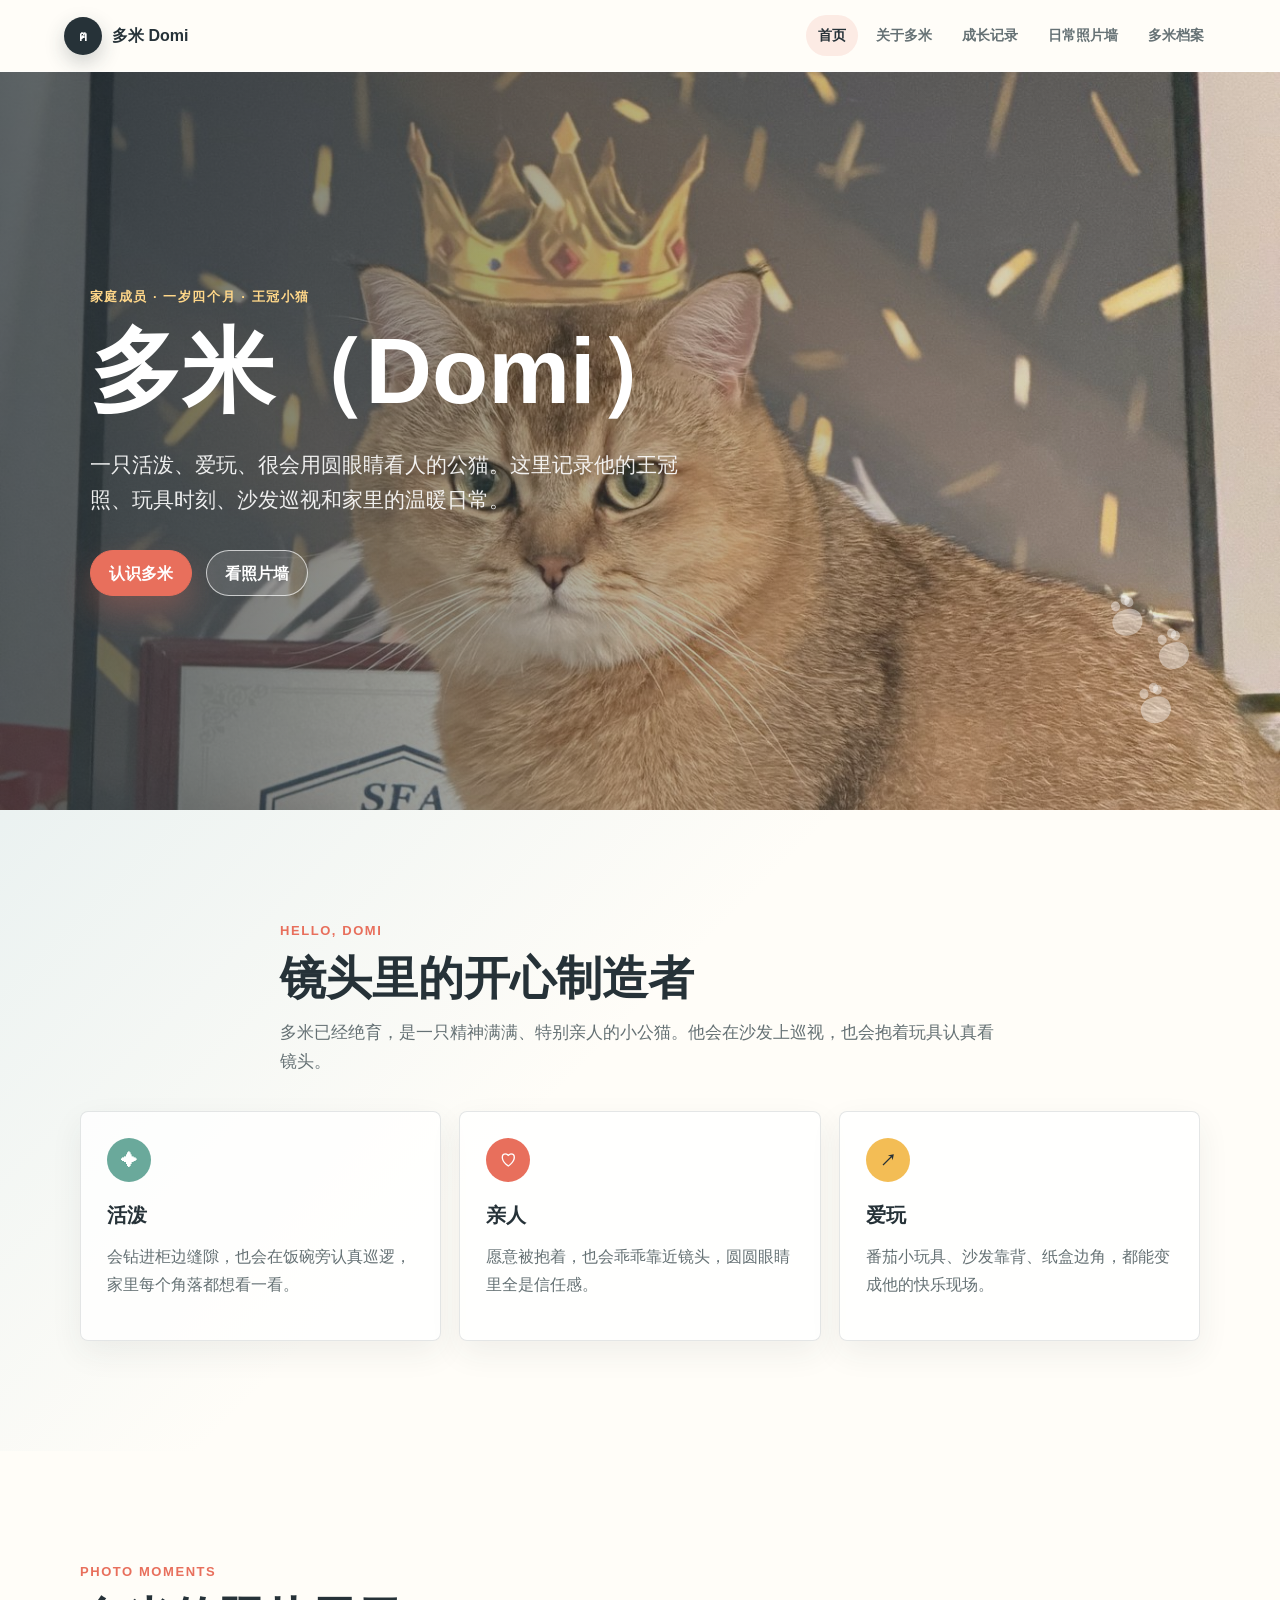
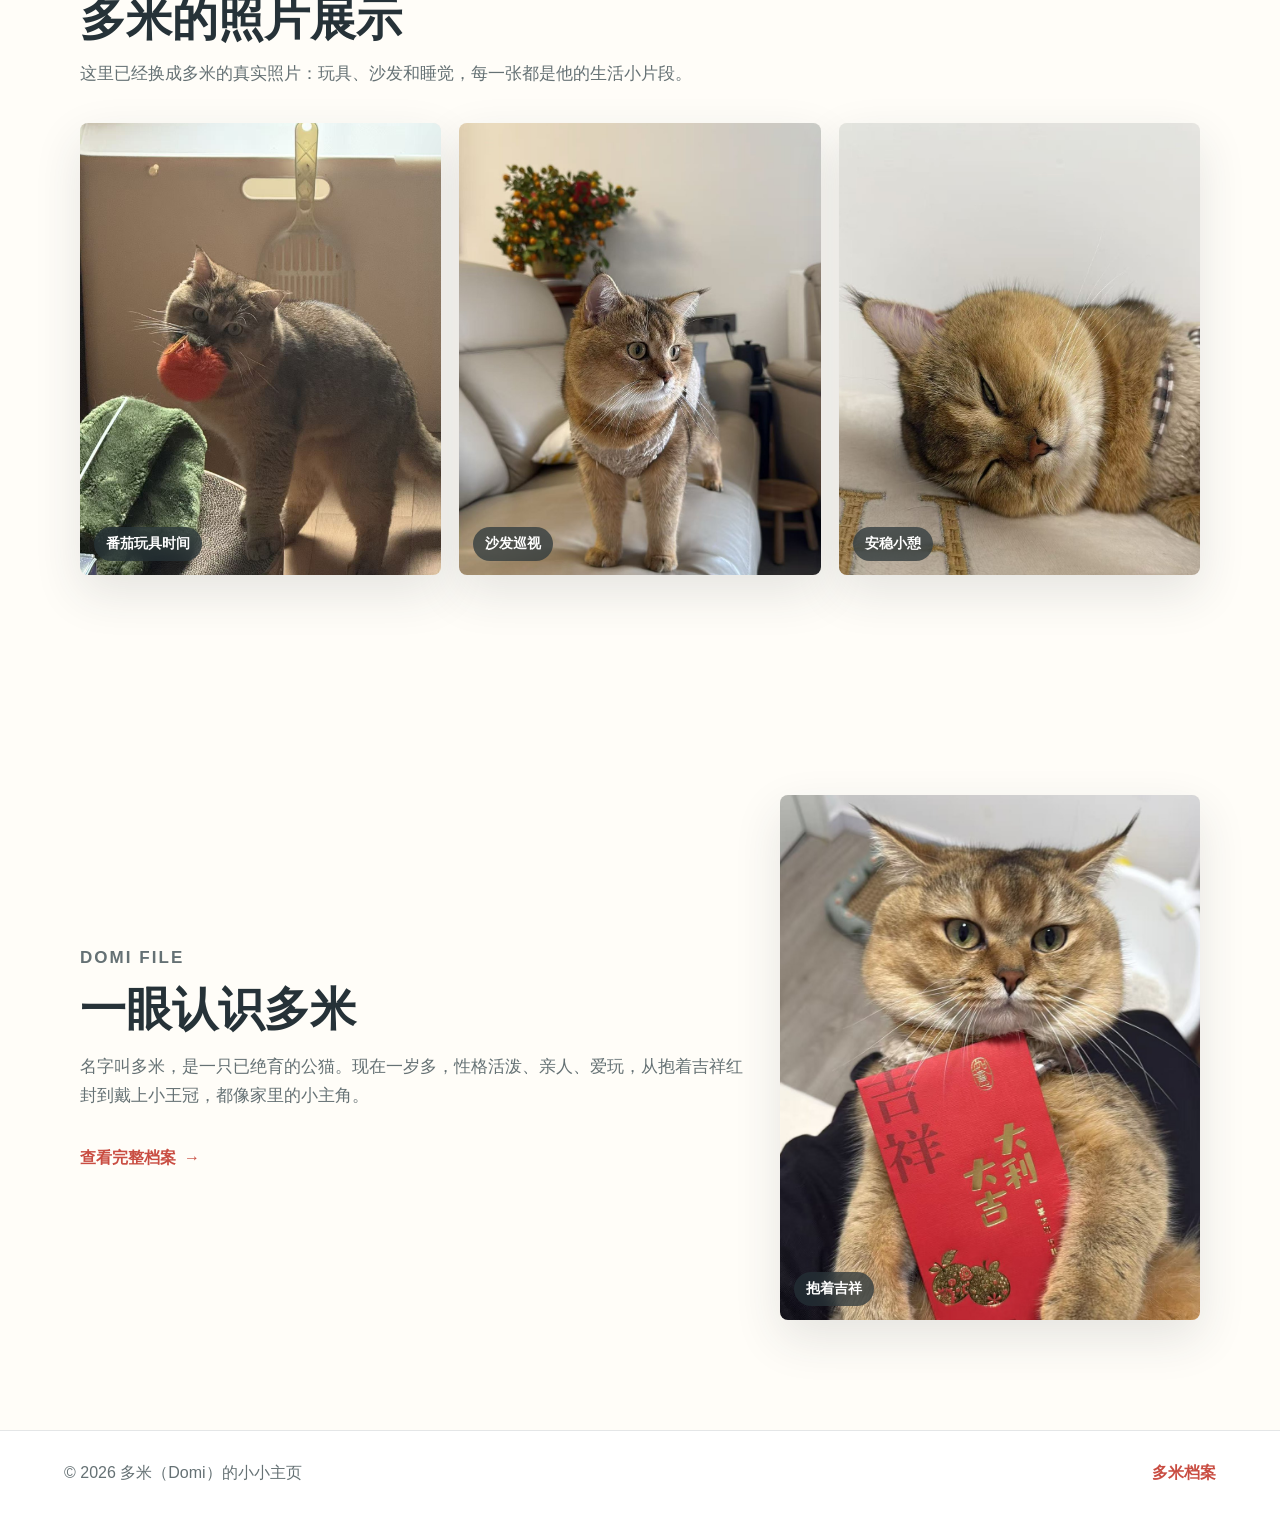
==== index.html @ 18f6643a "Add Domi website" ====
<!DOCTYPE html>
<html lang="zh-CN">
<head>
  <meta charset="UTF-8">
  <meta name="viewport" content="width=device-width, initial-scale=1.0">
  <title>多米（Domi）| 首页</title>
  <meta name="description" content="多米是一只活泼、亲人、爱玩的一岁多公猫，也是家里的重要家庭成员。">
  <link rel="stylesheet" href="css/styles.css">
</head>
<body>
  <header class="site-header">
    <a class="brand" href="index.html" aria-label="多米首页">
      <span class="brand-mark" aria-hidden="true">ฅ</span>
      <span>多米 Domi</span>
    </a>
    <button class="nav-toggle" type="button" aria-label="打开导航" aria-expanded="false">
      <span></span>
      <span></span>
      <span></span>
    </button>
    <nav class="site-nav" aria-label="主导航">
      <a href="index.html" aria-current="page">首页</a>
      <a href="about.html">关于多米</a>
      <a href="timeline.html">成长记录</a>
      <a href="gallery.html">日常照片墙</a>
      <a href="profile.html">多米档案</a>
    </nav>
  </header>

  <main>
    <section class="hero">
      <img class="hero-image" src="assets/photos/domi-crown.jpg" alt="多米戴着小王冠的照片">
      <div class="hero-shade"></div>
      <div class="hero-content reveal">
        <p class="eyebrow">家庭成员 · 一岁四个月 · 王冠小猫</p>
        <h1>多米（Domi）</h1>
        <p class="hero-copy">一只活泼、爱玩、很会用圆眼睛看人的公猫。这里记录他的王冠照、玩具时刻、沙发巡视和家里的温暖日常。</p>
        <div class="hero-actions">
          <a class="button primary" href="about.html">认识多米</a>
          <a class="button ghost" href="gallery.html">看照片墙</a>
        </div>
      </div>
      <div class="paw-trail" aria-hidden="true">
        <span></span><span></span><span></span>
      </div>
    </section>

    <section class="section intro-band">
      <div class="section-heading reveal">
        <p class="eyebrow">Hello, Domi</p>
        <h2>镜头里的开心制造者</h2>
        <p>多米已经绝育，是一只精神满满、特别亲人的小公猫。他会在沙发上巡视，也会抱着玩具认真看镜头。</p>
      </div>
      <div class="trait-grid">
        <article class="trait-card reveal">
          <span class="trait-icon" aria-hidden="true">✦</span>
          <h3>活泼</h3>
          <p>会钻进柜边缝隙，也会在饭碗旁认真巡逻，家里每个角落都想看一看。</p>
        </article>
        <article class="trait-card reveal">
          <span class="trait-icon" aria-hidden="true">♡</span>
          <h3>亲人</h3>
          <p>愿意被抱着，也会乖乖靠近镜头，圆圆眼睛里全是信任感。</p>
        </article>
        <article class="trait-card reveal">
          <span class="trait-icon" aria-hidden="true">↗</span>
          <h3>爱玩</h3>
          <p>番茄小玩具、沙发靠背、纸盒边角，都能变成他的快乐现场。</p>
        </article>
      </div>
    </section>

    <section class="section photo-preview">
      <div class="section-heading reveal">
        <p class="eyebrow">Photo Moments</p>
        <h2>多米的照片展示</h2>
        <p>这里已经换成多米的真实照片：玩具、沙发和睡觉，每一张都是他的生活小片段。</p>
      </div>
      <div class="photo-strip">
        <figure class="photo-card reveal">
          <img class="focus-center" src="assets/photos/domi-toy.jpg" alt="多米叼着番茄玩具" loading="lazy">
          <figcaption>番茄玩具时间</figcaption>
        </figure>
        <figure class="photo-card reveal">
          <img class="focus-upper" src="assets/photos/domi-sofa.jpg" alt="多米站在沙发上巡视家里" loading="lazy">
          <figcaption>沙发巡视</figcaption>
        </figure>
        <figure class="photo-card reveal">
          <img class="focus-upper" src="assets/photos/domi-nap.jpg" alt="多米侧躺睡觉" loading="lazy">
          <figcaption>安稳小憩</figcaption>
        </figure>
      </div>
    </section>

    <section class="section split-section">
      <div class="copy-panel reveal">
        <p class="eyebrow">Domi File</p>
        <h2>一眼认识多米</h2>
        <p>名字叫多米，是一只已绝育的公猫。现在一岁多，性格活泼、亲人、爱玩，从抱着吉祥红封到戴上小王冠，都像家里的小主角。</p>
        <a class="text-link" href="profile.html">查看完整档案</a>
      </div>
      <figure class="feature-photo home-feature-photo reveal">
        <img class="focus-upper" src="assets/photos/domi-goodluck.jpg" alt="多米抱着写有吉祥的红色封套" loading="lazy">
        <figcaption>抱着吉祥</figcaption>
      </figure>
    </section>
  </main>

  <footer class="site-footer">
    <p>© 2026 多米（Domi）的小小主页</p>
    <a href="profile.html">多米档案</a>
  </footer>

  <script src="js/main.js"></script>
</body>
</html>
---- css/styles.css ----
:root {
  --ink: #263238;
  --muted: #657174;
  --paper: #fffdf8;
  --soft: #f7f2ea;
  --line: rgba(38, 50, 56, 0.12);
  --coral: #e86f5c;
  --coral-deep: #c94d42;
  --mint: #6aa99b;
  --sun: #f3bd55;
  --sky: #8fbfd0;
  --shadow: 0 18px 48px rgba(38, 50, 56, 0.12);
  --radius: 8px;
  --max: 1120px;
}

* {
  box-sizing: border-box;
}

html {
  scroll-behavior: smooth;
}

body {
  margin: 0;
  color: var(--ink);
  background: var(--paper);
  font-family: "Microsoft YaHei", "PingFang SC", "Noto Sans SC", Arial, sans-serif;
  line-height: 1.7;
}

img {
  display: block;
  max-width: 100%;
}

a {
  color: inherit;
  text-decoration: none;
}

.site-header {
  position: sticky;
  top: 0;
  z-index: 50;
  display: flex;
  align-items: center;
  justify-content: space-between;
  min-height: 72px;
  padding: 0 5vw;
  border-bottom: 1px solid rgba(255, 255, 255, 0.54);
  background: rgba(255, 253, 248, 0.84);
  backdrop-filter: blur(18px);
}

.brand {
  display: inline-flex;
  align-items: center;
  gap: 10px;
  font-weight: 800;
  letter-spacing: 0;
}

.brand-mark {
  display: grid;
  width: 38px;
  height: 38px;
  place-items: center;
  border-radius: 50%;
  color: #fff;
  background: var(--ink);
  box-shadow: 0 8px 20px rgba(38, 50, 56, 0.22);
}

.site-nav {
  display: flex;
  align-items: center;
  gap: 6px;
}

.site-nav a {
  padding: 9px 12px;
  border-radius: 999px;
  color: var(--muted);
  font-size: 14px;
  font-weight: 700;
  transition: color 180ms ease, background 180ms ease, transform 180ms ease;
}

.site-nav a:hover,
.site-nav a[aria-current="page"] {
  color: var(--ink);
  background: rgba(232, 111, 92, 0.13);
}

.site-nav a:hover {
  transform: translateY(-1px);
}

.nav-toggle {
  display: none;
  width: 42px;
  height: 42px;
  padding: 0;
  border: 1px solid var(--line);
  border-radius: 50%;
  background: #fff;
  cursor: pointer;
}

.nav-toggle span {
  display: block;
  width: 18px;
  height: 2px;
  margin: 4px auto;
  border-radius: 2px;
  background: var(--ink);
  transition: transform 180ms ease, opacity 180ms ease;
}

.nav-toggle.is-active span:nth-child(1) {
  transform: translateY(6px) rotate(45deg);
}

.nav-toggle.is-active span:nth-child(2) {
  opacity: 0;
}

.nav-toggle.is-active span:nth-child(3) {
  transform: translateY(-6px) rotate(-45deg);
}

.hero {
  position: relative;
  min-height: clamp(560px, 82svh, 760px);
  display: grid;
  align-items: center;
  overflow: hidden;
  isolation: isolate;
}

.hero-image {
  position: absolute;
  inset: 0;
  z-index: -2;
  width: 100%;
  height: 100%;
  object-fit: cover;
  object-position: center 35%;
}

.hero-shade {
  position: absolute;
  inset: 0;
  z-index: -1;
  background:
    linear-gradient(90deg, rgba(38, 50, 56, 0.76), rgba(38, 50, 56, 0.34) 48%, rgba(38, 50, 56, 0.08)),
    linear-gradient(0deg, rgba(255, 253, 248, 0.16), rgba(255, 253, 248, 0));
}

.hero-content {
  width: min(680px, 90vw);
  margin-left: 7vw;
  padding: 40px 0;
  color: #fff;
}

.eyebrow {
  margin: 0 0 10px;
  color: var(--coral);
  font-size: 13px;
  font-weight: 800;
  letter-spacing: 0.12em;
  text-transform: uppercase;
}

.hero .eyebrow {
  color: #ffd789;
}

h1,
h2,
h3,
p {
  overflow-wrap: anywhere;
}

h1,
h2,
h3 {
  margin: 0;
  line-height: 1.16;
  letter-spacing: 0;
}

h1 {
  font-size: clamp(46px, 8vw, 92px);
}

h2 {
  font-size: clamp(28px, 4vw, 46px);
}

h3 {
  font-size: 20px;
}

.hero-copy {
  max-width: 590px;
  margin: 22px 0 0;
  color: rgba(255, 255, 255, 0.9);
  font-size: clamp(17px, 2vw, 21px);
}

.hero-actions {
  display: flex;
  flex-wrap: wrap;
  gap: 14px;
  margin-top: 32px;
}

.button {
  display: inline-flex;
  min-height: 46px;
  align-items: center;
  justify-content: center;
  padding: 0 18px;
  border: 1px solid rgba(255, 255, 255, 0.68);
  border-radius: 999px;
  font-weight: 800;
  transition: transform 180ms ease, box-shadow 180ms ease, background 180ms ease;
}

.button:hover {
  transform: translateY(-2px);
}

.button.primary {
  border-color: var(--coral);
  color: #fff;
  background: var(--coral);
  box-shadow: 0 16px 32px rgba(232, 111, 92, 0.3);
}

.button.ghost {
  color: #fff;
  background: rgba(255, 255, 255, 0.12);
}

.paw-trail {
  position: absolute;
  right: 7vw;
  bottom: 10vh;
  display: grid;
  gap: 20px;
  transform: rotate(-18deg);
}

.paw-trail span {
  position: relative;
  width: 30px;
  height: 26px;
  border-radius: 48% 48% 55% 55%;
  background: rgba(255, 255, 255, 0.42);
  animation: pawPulse 2.8s ease-in-out infinite;
}

.paw-trail span::before,
.paw-trail span::after {
  content: "";
  position: absolute;
  top: -11px;
  width: 9px;
  height: 10px;
  border-radius: 50%;
  background: rgba(255, 255, 255, 0.42);
}

.paw-trail span::before {
  left: 4px;
  box-shadow: 11px -3px 0 rgba(255, 255, 255, 0.42);
}

.paw-trail span::after {
  right: 3px;
}

.paw-trail span:nth-child(2) {
  margin-left: 34px;
  animation-delay: 240ms;
}

.paw-trail span:nth-child(3) {
  animation-delay: 480ms;
}

.section {
  width: min(var(--max), 90vw);
  margin: 0 auto;
  padding: clamp(64px, 9vw, 110px) 0;
}

.section-heading {
  max-width: 720px;
  margin-bottom: 34px;
}

.section-heading p:not(.eyebrow) {
  margin: 14px 0 0;
  color: var(--muted);
  font-size: 17px;
}

.intro-band {
  width: 100%;
  max-width: none;
  padding-inline: 5vw;
  background:
    linear-gradient(135deg, rgba(143, 191, 208, 0.18), rgba(255, 253, 248, 0) 44%),
    var(--paper);
}

.intro-band .section-heading,
.intro-band .trait-grid {
  width: min(var(--max), 100%);
  margin-inline: auto;
}

.trait-grid {
  display: grid;
  grid-template-columns: repeat(3, 1fr);
  gap: 18px;
}

.trait-card,
.note,
.timeline-card,
.profile-card,
.stat {
  border: 1px solid var(--line);
  border-radius: var(--radius);
  background: rgba(255, 255, 255, 0.78);
  box-shadow: 0 12px 32px rgba(38, 50, 56, 0.07);
}

.trait-card {
  min-height: 220px;
  padding: 26px;
}

.trait-icon {
  display: grid;
  width: 44px;
  height: 44px;
  place-items: center;
  margin-bottom: 22px;
  border-radius: 50%;
  color: #fff;
  background: var(--mint);
  font-weight: 900;
}

.trait-card:nth-child(2) .trait-icon {
  background: var(--coral);
}

.trait-card:nth-child(3) .trait-icon {
  background: var(--sun);
  color: var(--ink);
}

.trait-card p,
.note p,
.timeline-card p,
.about-copy p,
.copy-panel p {
  color: var(--muted);
}

.photo-strip {
  display: grid;
  grid-template-columns: repeat(3, 1fr);
  gap: 18px;
}

.photo-card,
.gallery-item,
.feature-photo {
  position: relative;
  overflow: hidden;
  margin: 0;
  border-radius: var(--radius);
  background: var(--soft);
  box-shadow: var(--shadow);
}

.photo-card img,
.gallery-item img,
.feature-photo img {
  width: 100%;
  height: 100%;
  object-fit: cover;
  transition: transform 420ms ease;
}

.focus-upper {
  object-position: center 24%;
}

.focus-center {
  object-position: center center;
}

.focus-lower {
  object-position: center 72%;
}

.photo-card {
  aspect-ratio: 4 / 5;
}

.photo-card:hover img,
.gallery-item:hover img,
.feature-photo:hover img {
  transform: scale(1.04);
}

figcaption {
  position: absolute;
  left: 14px;
  right: 14px;
  bottom: 14px;
  display: inline-flex;
  width: fit-content;
  max-width: calc(100% - 28px);
  min-height: 34px;
  align-items: center;
  padding: 0 12px;
  border-radius: 999px;
  color: #fff;
  background: rgba(38, 50, 56, 0.7);
  font-size: 14px;
  font-weight: 800;
  backdrop-filter: blur(10px);
}

.split-section {
  display: grid;
  grid-template-columns: minmax(0, 1fr) 420px;
  gap: 36px;
  align-items: center;
}

.home-feature-photo {
  aspect-ratio: 3 / 4;
}

.copy-panel p {
  font-size: 17px;
}

.text-link {
  display: inline-flex;
  align-items: center;
  margin-top: 16px;
  color: var(--coral-deep);
  font-weight: 900;
}

.text-link::after {
  content: "→";
  margin-left: 8px;
  transition: transform 180ms ease;
}

.text-link:hover::after {
  transform: translateX(4px);
}

.page-hero {
  min-height: 360px;
  display: grid;
  align-items: end;
  padding: 80px 5vw 54px;
  color: #fff;
  background: var(--ink);
  background-size: cover;
  background-position: center;
  isolation: isolate;
  position: relative;
  overflow: hidden;
}

.page-hero::before {
  content: "";
  position: absolute;
  inset: 0;
  z-index: -1;
  background:
    linear-gradient(90deg, rgba(38, 50, 56, 0.76), rgba(38, 50, 56, 0.34)),
    var(--page-bg);
  background-size: cover;
  background-position: var(--page-position, center);
}

.about-hero {
  --page-bg: url("../assets/photos/domi-sofa.jpg");
  --page-position: center 36%;
}

.timeline-hero {
  --page-bg: url("../assets/photos/domi-goodluck.jpg");
  --page-position: center 28%;
}

.gallery-hero {
  --page-bg: url("../assets/photos/domi-curious.jpg");
  --page-position: center 24%;
}

.profile-hero {
  --page-bg: url("../assets/photos/domi-crown.jpg");
  --page-position: center 30%;
}

.page-hero-copy {
  width: min(760px, 100%);
}

.page-hero-copy .eyebrow {
  color: #ffd789;
}

.page-hero-copy p:not(.eyebrow) {
  max-width: 680px;
  color: rgba(255, 255, 255, 0.88);
  font-size: 18px;
}

.about-layout {
  display: grid;
  grid-template-columns: minmax(260px, 0.84fr) minmax(0, 1fr);
  gap: 44px;
  align-items: center;
}

.feature-photo {
  aspect-ratio: 4 / 5;
}

.about-copy p {
  font-size: 17px;
}

.detail-band {
  width: 100%;
  max-width: none;
  padding-inline: 5vw;
  background: #f1f7f6;
}

.detail-band .section-heading,
.masonry-notes {
  width: min(var(--max), 100%);
  margin-inline: auto;
}

.masonry-notes {
  display: grid;
  grid-template-columns: repeat(4, 1fr);
  gap: 16px;
}

.note {
  min-height: 190px;
  padding: 24px;
}

.note:nth-child(2) {
  transform: translateY(18px);
}

.note:nth-child(3) {
  transform: translateY(-10px);
}

.timeline-section {
  width: min(900px, 90vw);
}

.timeline {
  position: relative;
}

.timeline::before {
  content: "";
  position: absolute;
  top: 12px;
  bottom: 12px;
  left: 18px;
  width: 2px;
  background: linear-gradient(var(--coral), var(--mint), var(--sun));
}

.timeline-item {
  position: relative;
  display: grid;
  grid-template-columns: 38px 1fr;
  gap: 22px;
  margin-bottom: 24px;
}

.timeline-dot {
  position: relative;
  z-index: 1;
  width: 38px;
  height: 38px;
  border: 7px solid var(--paper);
  border-radius: 50%;
  background: var(--coral);
  box-shadow: 0 0 0 1px var(--line);
}

.timeline-item:nth-child(2) .timeline-dot {
  background: var(--mint);
}

.timeline-item:nth-child(3) .timeline-dot {
  background: var(--sun);
}

.timeline-item:nth-child(4) .timeline-dot {
  background: var(--sky);
}

.timeline-card {
  padding: 26px;
}

.timeline-date {
  margin: 0 0 8px;
  color: var(--coral-deep);
  font-size: 14px;
  font-weight: 900;
}

.gallery-grid {
  display: grid;
  grid-auto-flow: dense;
  grid-template-columns: repeat(4, minmax(0, 1fr));
  grid-auto-rows: 190px;
  gap: 16px;
}

.gallery-item {
  min-height: 190px;
}

.gallery-item.wide {
  grid-column: span 2;
}

.gallery-item.tall {
  grid-row: span 2;
}

.profile-section {
  display: grid;
  gap: 22px;
}

.profile-card {
  display: grid;
  grid-template-columns: 360px 1fr;
  gap: 32px;
  align-items: center;
  padding: 26px;
}

.profile-portrait {
  overflow: hidden;
  aspect-ratio: 1;
  border-radius: var(--radius);
  background: var(--soft);
}

.profile-portrait img {
  width: 100%;
  height: 100%;
  object-fit: cover;
}

.profile-list {
  display: grid;
  gap: 12px;
  margin: 24px 0 0;
}

.profile-list div {
  display: grid;
  grid-template-columns: 120px 1fr;
  gap: 12px;
  align-items: center;
  padding: 14px 0;
  border-bottom: 1px solid var(--line);
}

.profile-list dt {
  color: var(--muted);
  font-weight: 800;
}

.profile-list dd {
  margin: 0;
  font-size: 18px;
  font-weight: 900;
}

.mini-stats {
  display: grid;
  grid-template-columns: repeat(3, 1fr);
  gap: 16px;
}

.stat {
  padding: 22px;
}

.stat strong {
  display: block;
  font-size: 26px;
  line-height: 1.1;
}

.stat span {
  display: block;
  margin-top: 8px;
  color: var(--muted);
  font-weight: 800;
}

.site-footer {
  display: flex;
  flex-wrap: wrap;
  align-items: center;
  justify-content: space-between;
  gap: 16px;
  padding: 28px 5vw;
  border-top: 1px solid var(--line);
  color: var(--muted);
  background: #fff;
}

.site-footer p {
  margin: 0;
}

.site-footer a {
  color: var(--coral-deep);
  font-weight: 900;
}

.reveal {
  opacity: 0;
  transform: translateY(18px);
  transition: opacity 560ms ease, transform 560ms ease;
}

.reveal.is-visible {
  opacity: 1;
  transform: translateY(0);
}

@keyframes pawPulse {
  0%,
  100% {
    opacity: 0.35;
    transform: translateY(0);
  }
  50% {
    opacity: 0.85;
    transform: translateY(-6px);
  }
}

@media (prefers-reduced-motion: reduce) {
  *,
  *::before,
  *::after {
    animation-duration: 1ms !important;
    scroll-behavior: auto !important;
    transition-duration: 1ms !important;
  }
}

@media (max-width: 900px) {
  .nav-toggle {
    display: block;
  }

  .site-nav {
    position: absolute;
    top: calc(100% + 10px);
    right: 5vw;
    left: 5vw;
    display: grid;
    padding: 10px;
    border: 1px solid var(--line);
    border-radius: var(--radius);
    background: rgba(255, 253, 248, 0.98);
    box-shadow: var(--shadow);
    opacity: 0;
    pointer-events: none;
    transform: translateY(-8px);
    transition: opacity 180ms ease, transform 180ms ease;
  }

  .site-nav.is-open {
    opacity: 1;
    pointer-events: auto;
    transform: translateY(0);
  }

  .site-nav a {
    border-radius: var(--radius);
  }

  .hero {
    min-height: 78svh;
  }

  .hero-content {
    margin-inline: 5vw;
  }

  .trait-grid,
  .photo-strip,
  .masonry-notes,
  .mini-stats {
    grid-template-columns: 1fr 1fr;
  }

  .split-section,
  .about-layout,
  .profile-card {
    grid-template-columns: 1fr;
  }

  .profile-portrait {
    max-width: 380px;
  }

  .gallery-grid {
    grid-template-columns: repeat(2, minmax(0, 1fr));
  }
}

@media (max-width: 640px) {
  .site-header {
    min-height: 66px;
  }

  .brand {
    font-size: 15px;
  }

  .brand-mark {
    width: 34px;
    height: 34px;
  }

  .hero {
    min-height: 74svh;
  }

  .hero-shade {
    background: linear-gradient(0deg, rgba(38, 50, 56, 0.76), rgba(38, 50, 56, 0.38));
  }

  .hero-actions,
  .site-footer {
    align-items: stretch;
    flex-direction: column;
  }

  .button {
    width: 100%;
  }

  .paw-trail {
    right: 8vw;
    bottom: 5vh;
    opacity: 0.7;
  }

  .trait-grid,
  .photo-strip,
  .masonry-notes,
  .mini-stats,
  .gallery-grid {
    grid-template-columns: 1fr;
  }

  .note:nth-child(2),
  .note:nth-child(3) {
    transform: none;
  }

  .gallery-grid {
    grid-auto-rows: 240px;
  }

  .gallery-item.wide,
  .gallery-item.tall {
    grid-column: auto;
    grid-row: auto;
  }

  .profile-card {
    padding: 18px;
  }

  .profile-list div {
    grid-template-columns: 1fr;
    gap: 4px;
  }

}
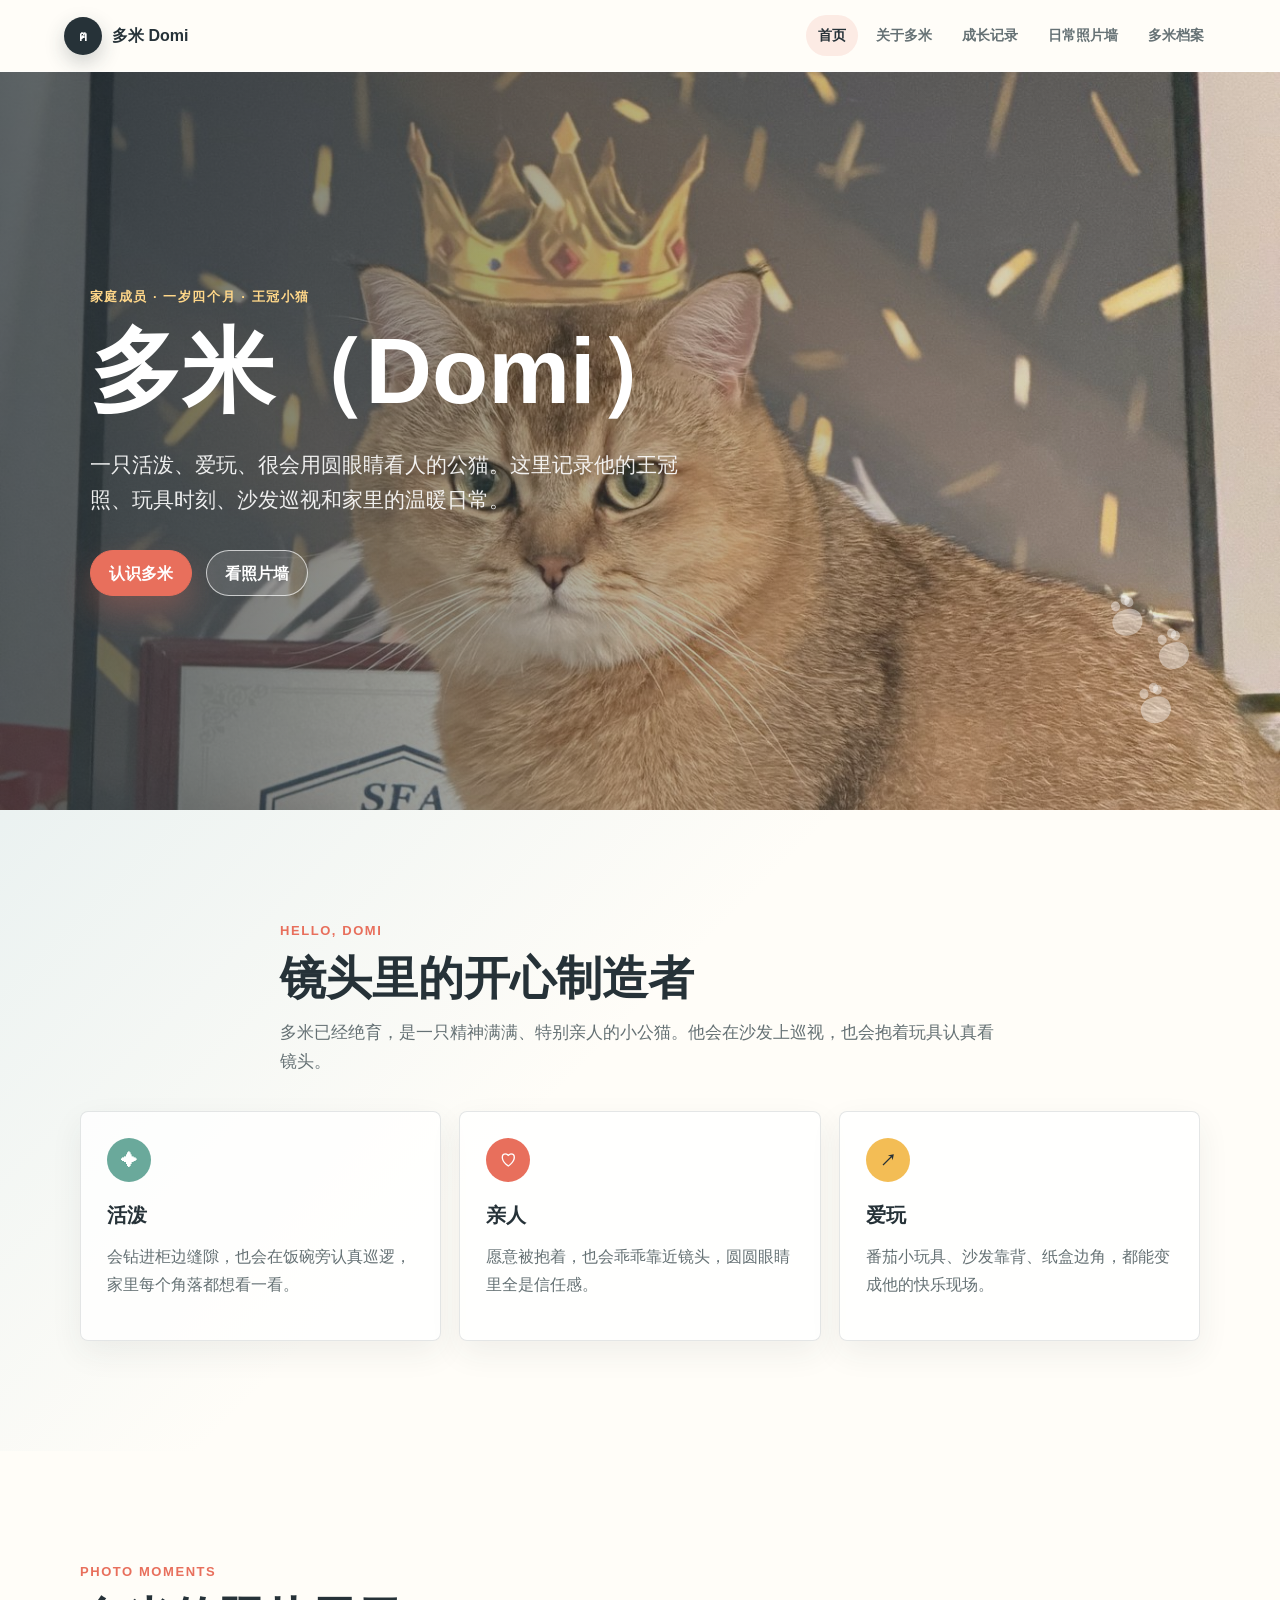
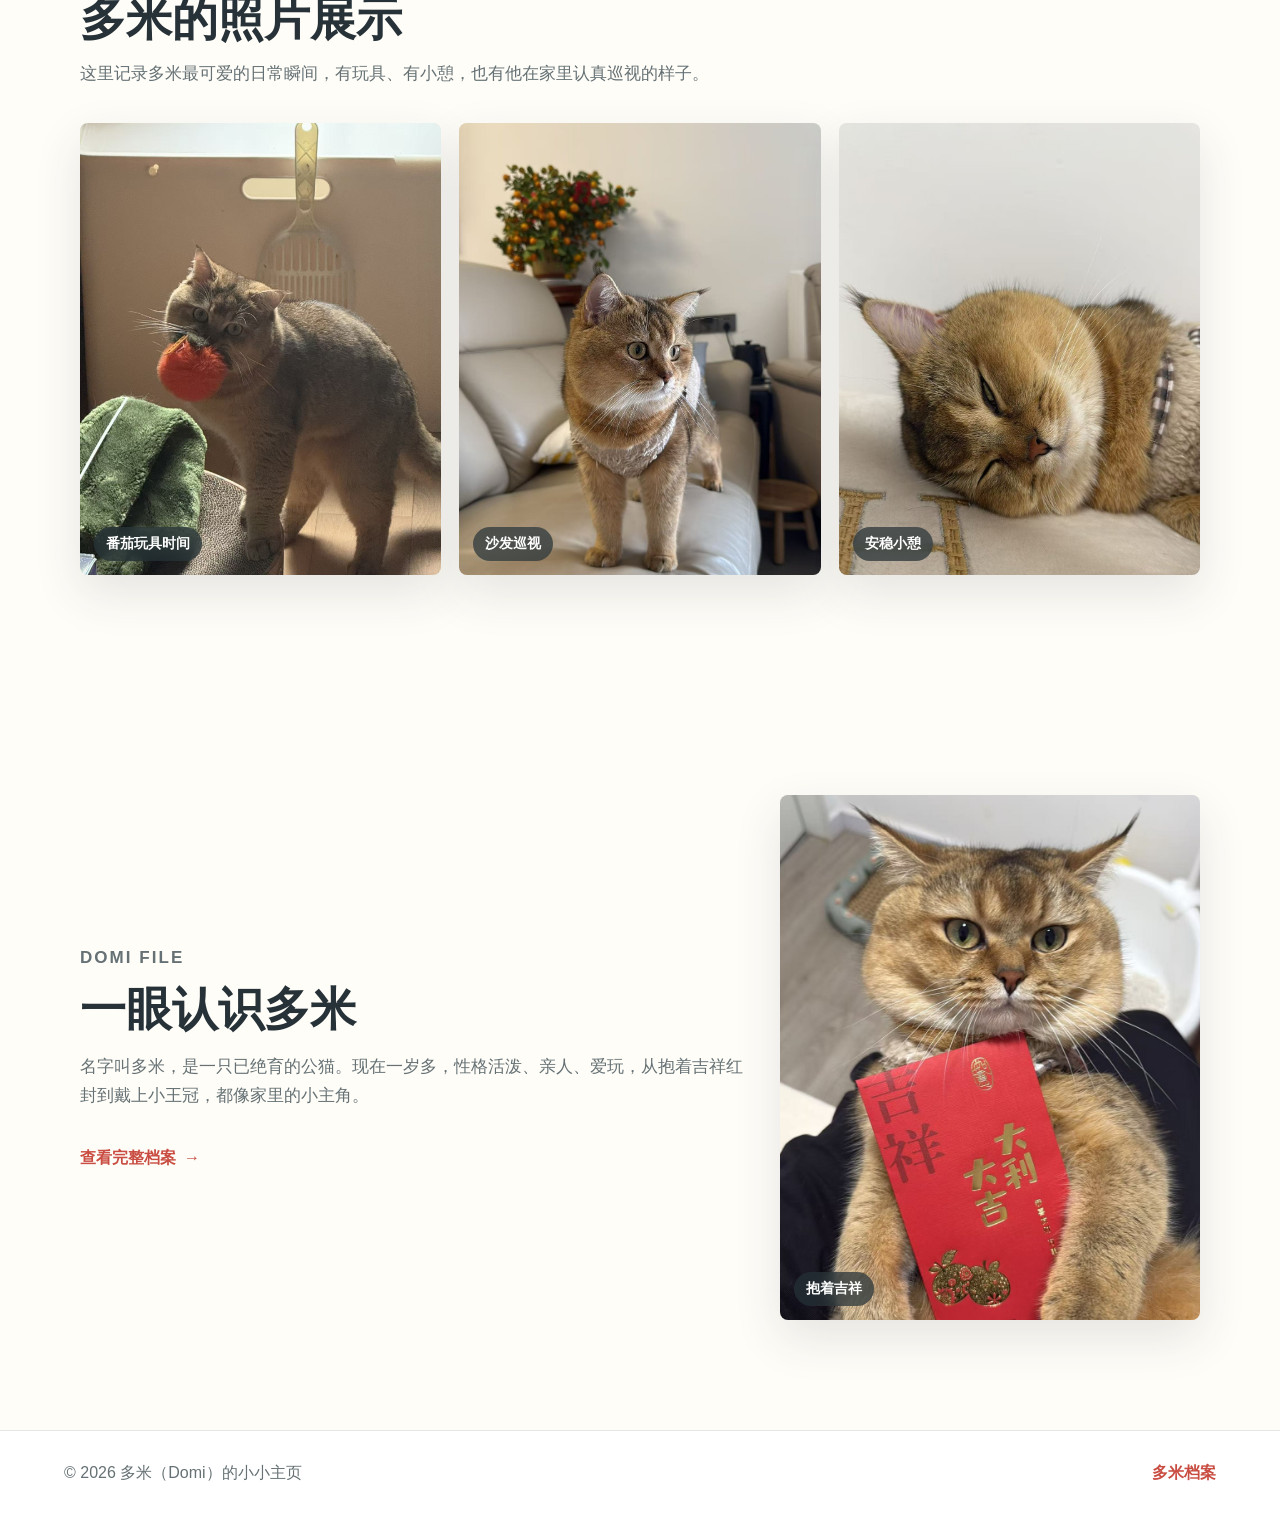
==== commit 386279e9: "update homepage text（这里记录多米最可爱的日常瞬间，有玩具、有小憩，也有他在家里认真巡视的样子。）" ====
--- a/index.html
+++ b/index.html
@@ -74,7 +74,7 @@
       <div class="section-heading reveal">
         <p class="eyebrow">Photo Moments</p>
         <h2>多米的照片展示</h2>
-        <p>这里已经换成多米的真实照片：玩具、沙发和睡觉，每一张都是他的生活小片段。</p>
+        <p>这里记录多米最可爱的日常瞬间，有玩具、有小憩，也有他在家里认真巡视的样子。</p>
       </div>
       <div class="photo-strip">
         <figure class="photo-card reveal">
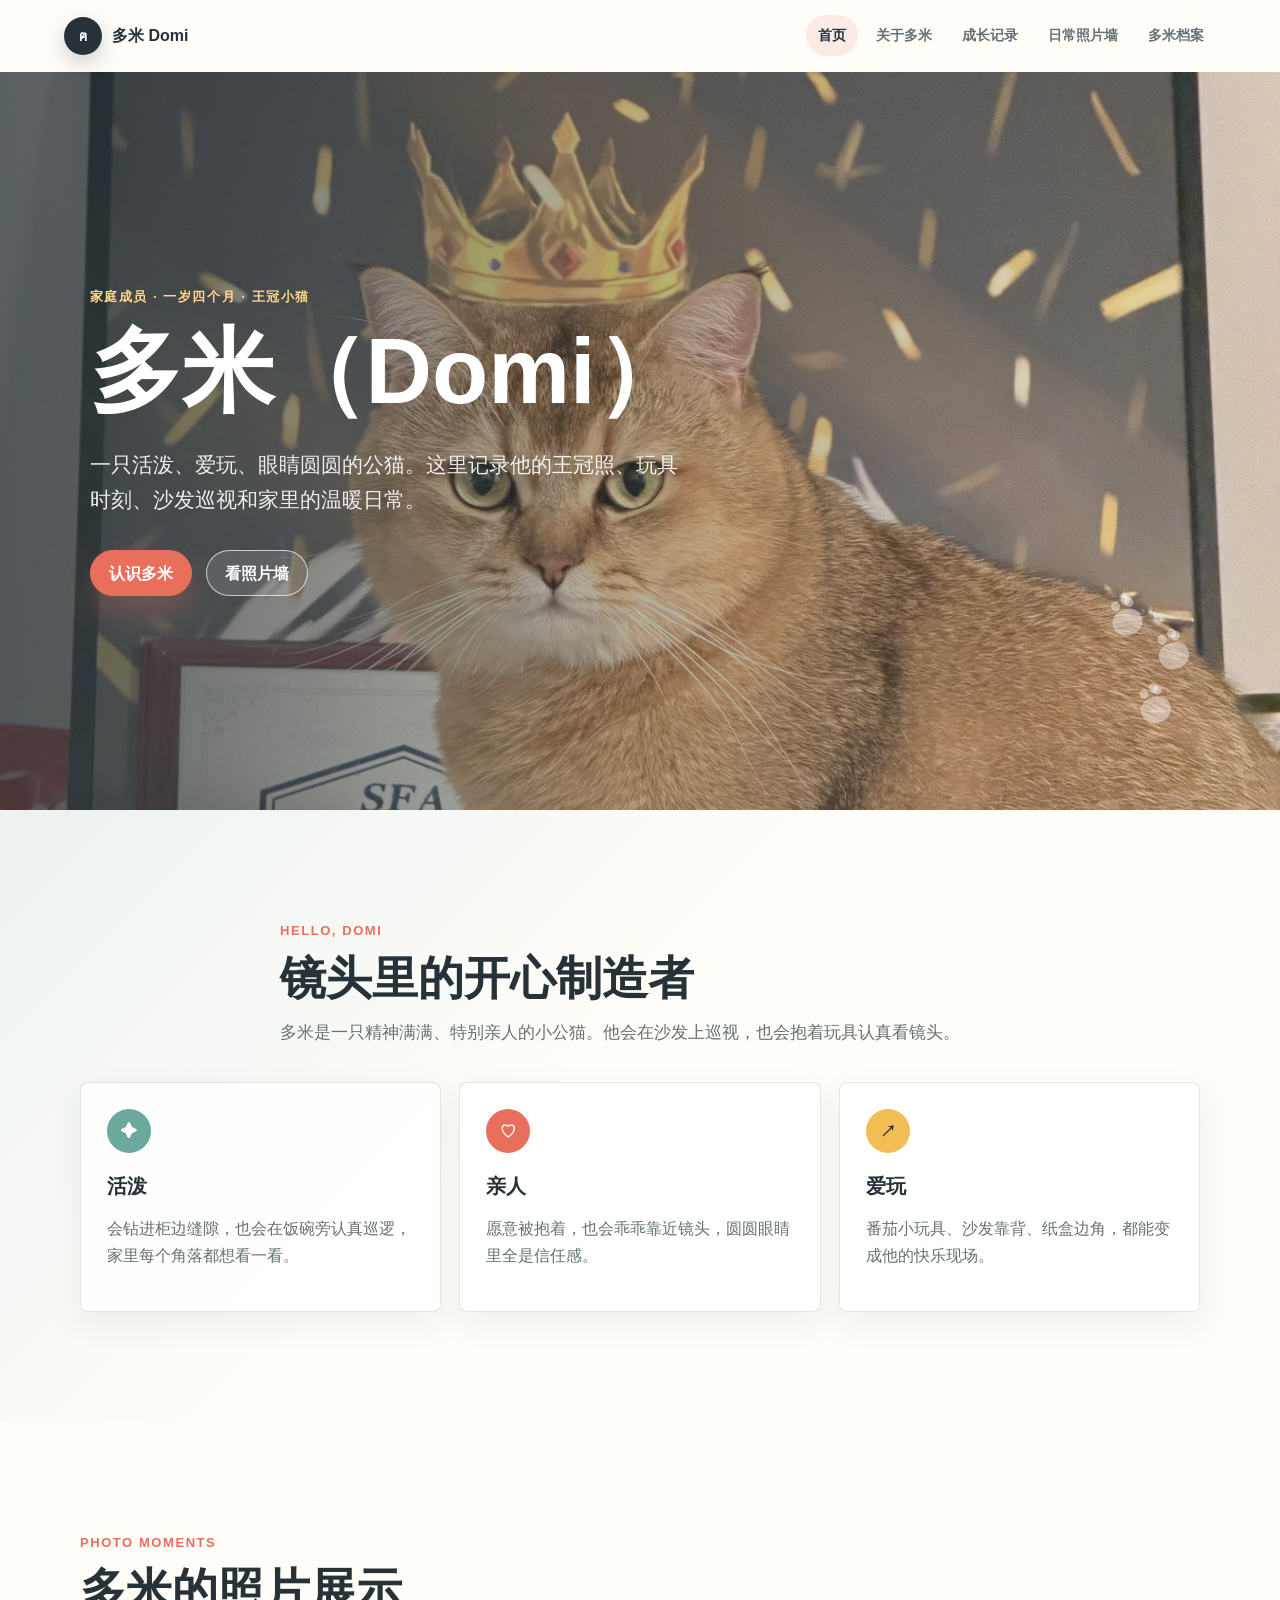
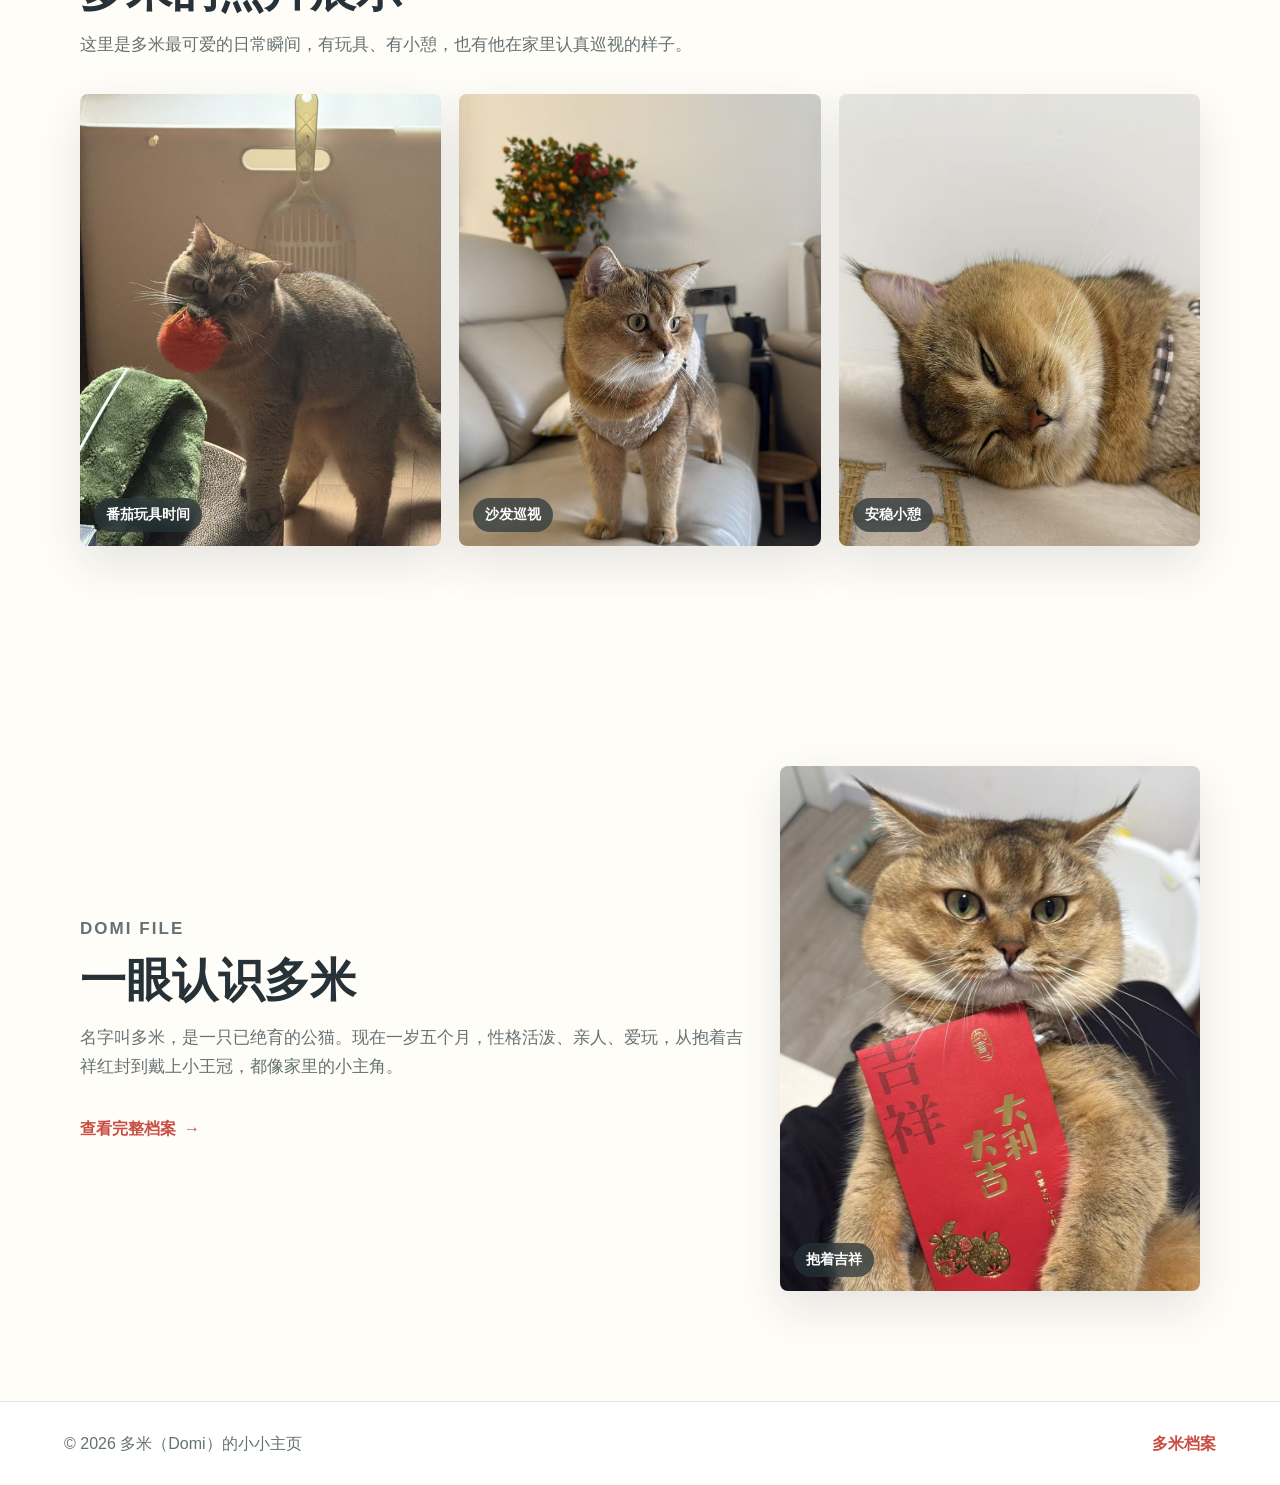
==== commit 5d5d8074: "Update homepage text" ====
--- a/index.html
+++ b/index.html
@@ -34,7 +34,7 @@
       <div class="hero-content reveal">
         <p class="eyebrow">家庭成员 · 一岁四个月 · 王冠小猫</p>
         <h1>多米（Domi）</h1>
-        <p class="hero-copy">一只活泼、爱玩、很会用圆眼睛看人的公猫。这里记录他的王冠照、玩具时刻、沙发巡视和家里的温暖日常。</p>
+        <p class="hero-copy">一只活泼、爱玩、眼睛圆圆的公猫。这里记录他的王冠照、玩具时刻、沙发巡视和家里的温暖日常。</p>
         <div class="hero-actions">
           <a class="button primary" href="about.html">认识多米</a>
           <a class="button ghost" href="gallery.html">看照片墙</a>
@@ -49,7 +49,7 @@
       <div class="section-heading reveal">
         <p class="eyebrow">Hello, Domi</p>
         <h2>镜头里的开心制造者</h2>
-        <p>多米已经绝育，是一只精神满满、特别亲人的小公猫。他会在沙发上巡视，也会抱着玩具认真看镜头。</p>
+        <p>多米是一只精神满满、特别亲人的小公猫。他会在沙发上巡视，也会抱着玩具认真看镜头。</p>
       </div>
       <div class="trait-grid">
         <article class="trait-card reveal">
@@ -74,7 +74,7 @@
       <div class="section-heading reveal">
         <p class="eyebrow">Photo Moments</p>
         <h2>多米的照片展示</h2>
-        <p>这里记录多米最可爱的日常瞬间，有玩具、有小憩，也有他在家里认真巡视的样子。</p>
+        <p>这里是多米最可爱的日常瞬间，有玩具、有小憩，也有他在家里认真巡视的样子。</p>
       </div>
       <div class="photo-strip">
         <figure class="photo-card reveal">
@@ -96,7 +96,7 @@
       <div class="copy-panel reveal">
         <p class="eyebrow">Domi File</p>
         <h2>一眼认识多米</h2>
-        <p>名字叫多米，是一只已绝育的公猫。现在一岁多，性格活泼、亲人、爱玩，从抱着吉祥红封到戴上小王冠，都像家里的小主角。</p>
+        <p>名字叫多米，是一只已绝育的公猫。现在一岁五个月，性格活泼、亲人、爱玩，从抱着吉祥红封到戴上小王冠，都像家里的小主角。</p>
         <a class="text-link" href="profile.html">查看完整档案</a>
       </div>
       <figure class="feature-photo home-feature-photo reveal">
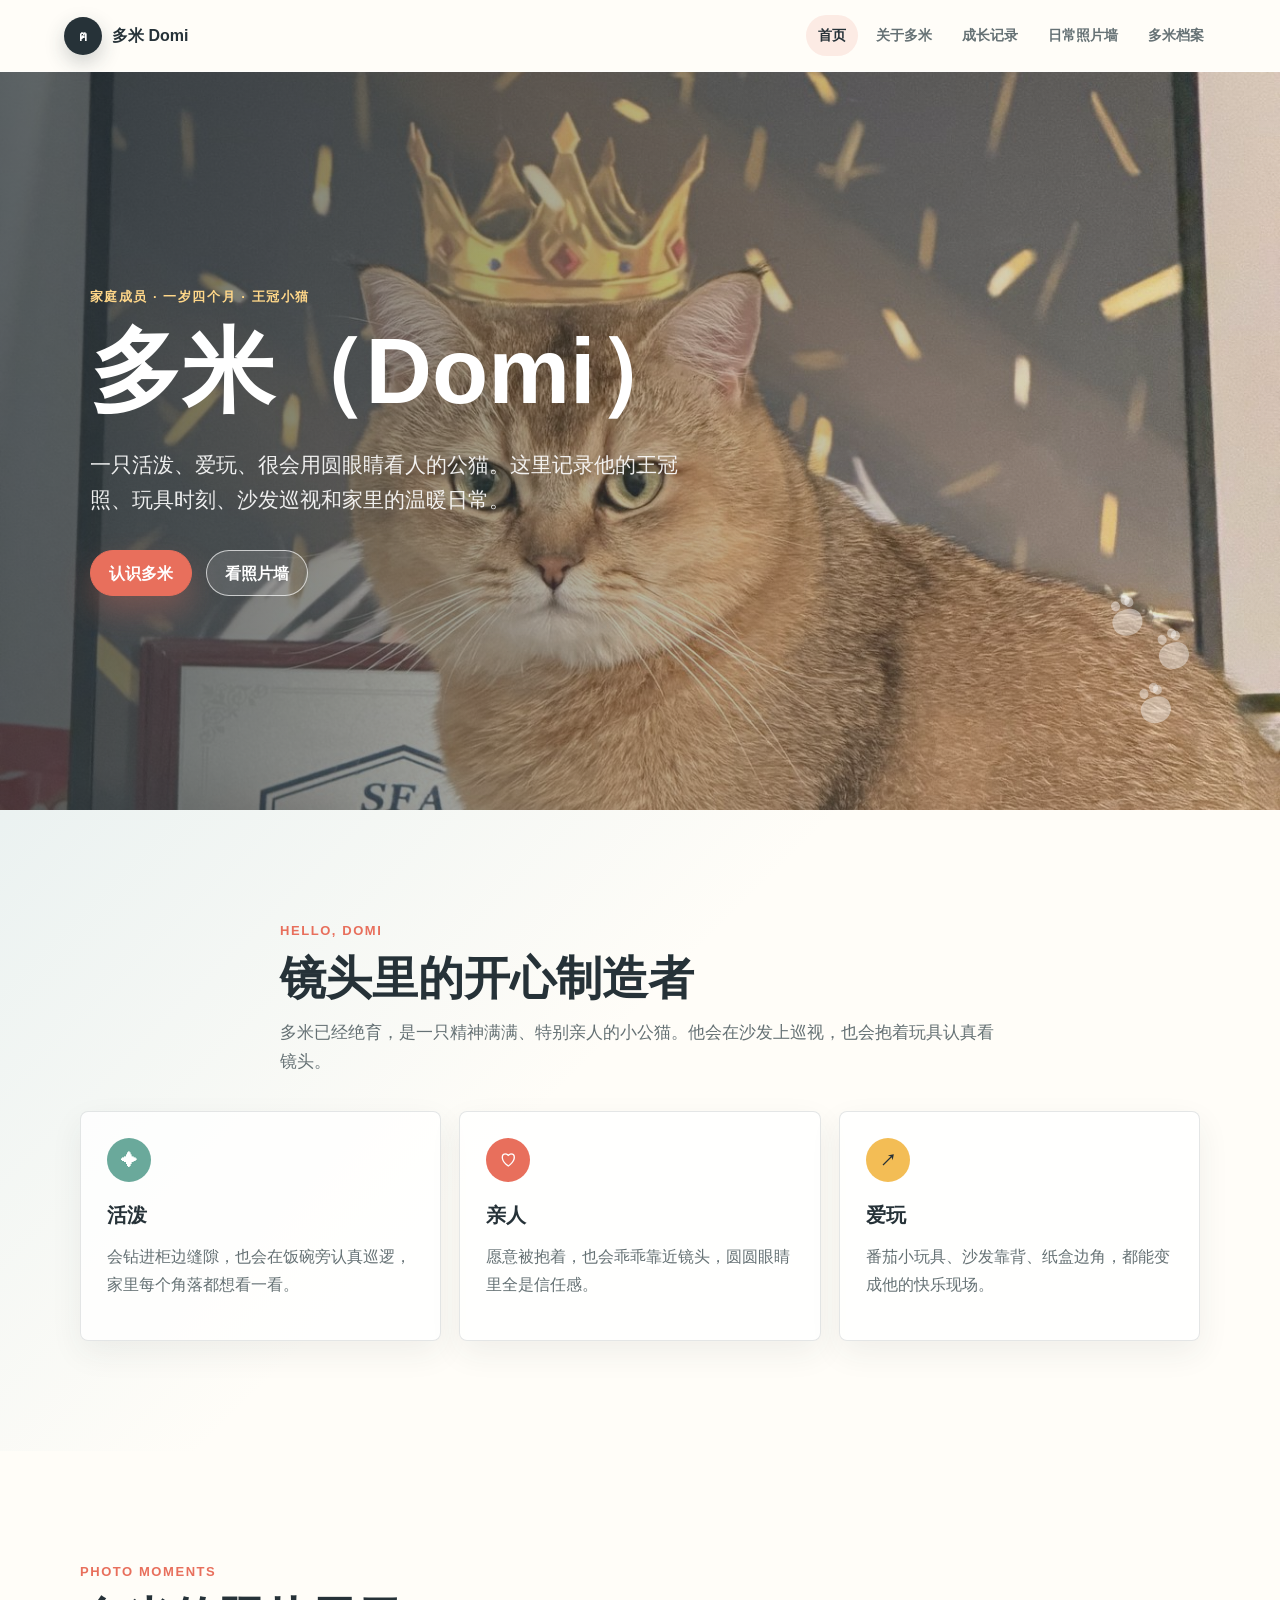
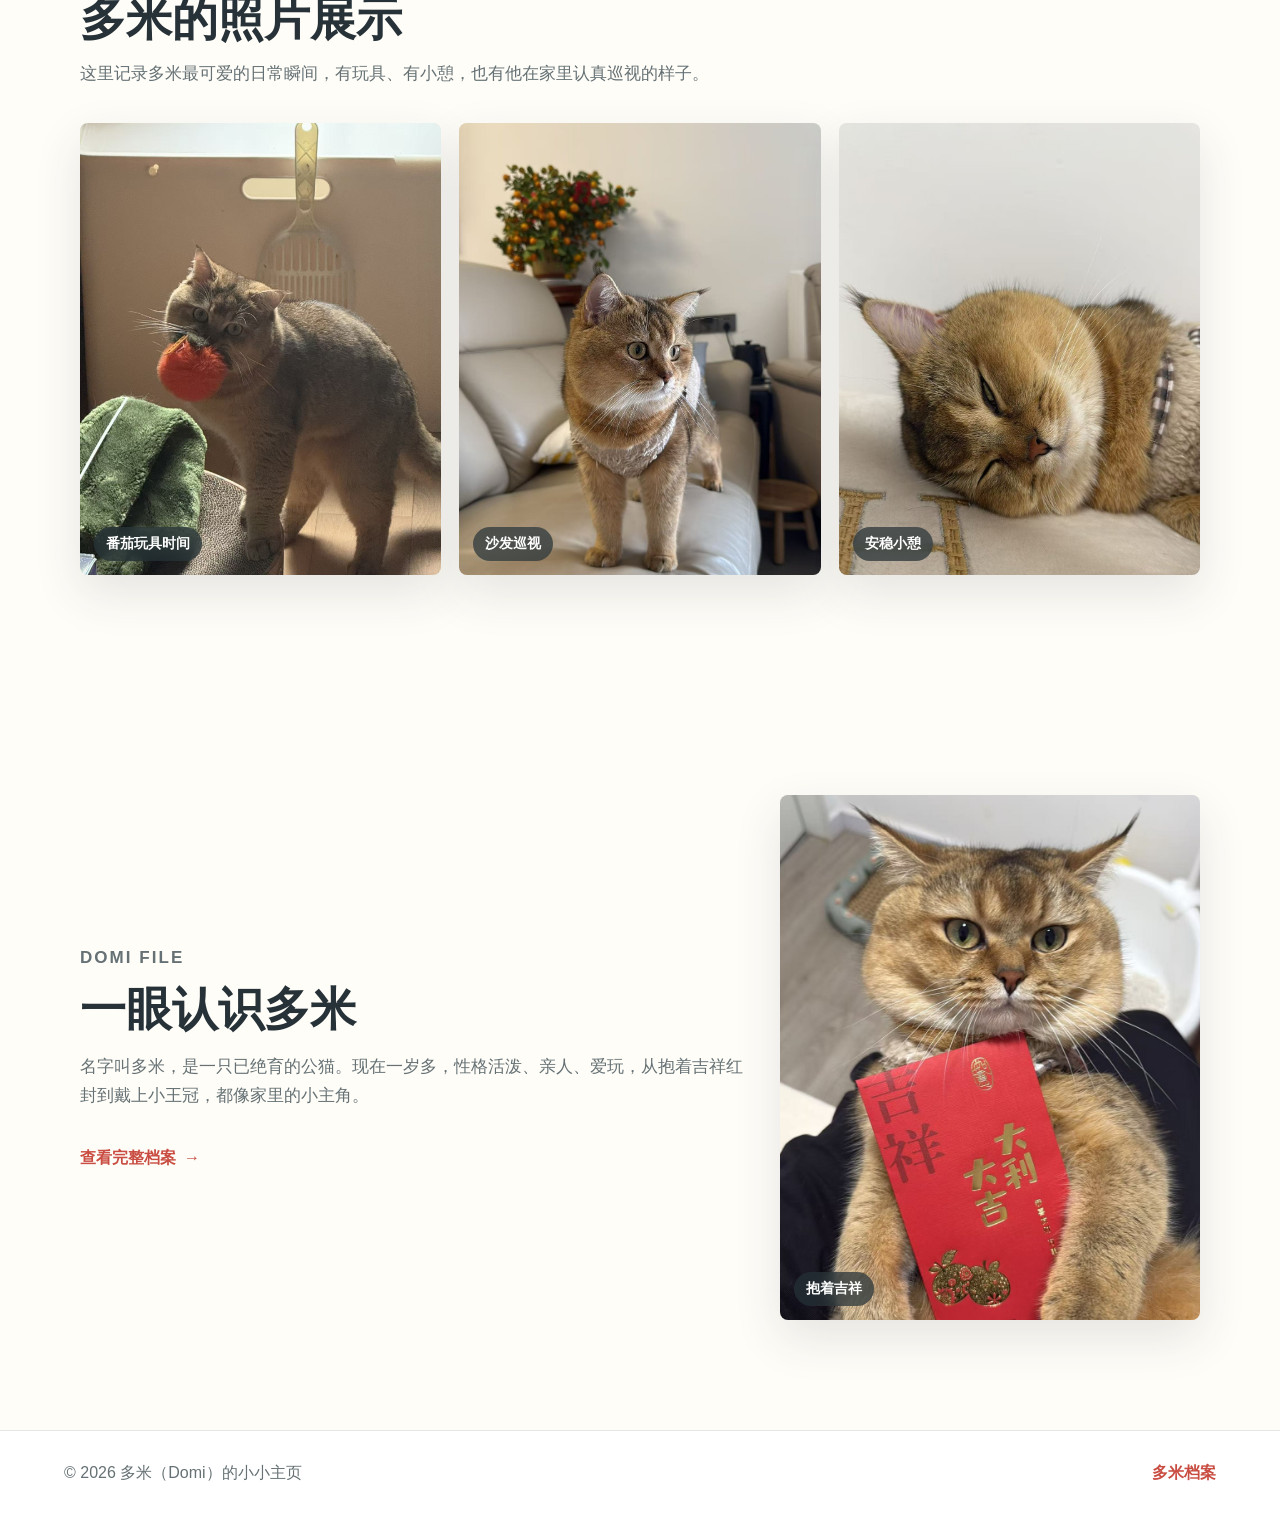
==== commit ba0c9a0a: "添加多米app版本" ====
--- a/index.html
+++ b/index.html
@@ -5,6 +5,12 @@
   <meta name="viewport" content="width=device-width, initial-scale=1.0">
   <title>多米（Domi）| 首页</title>
   <meta name="description" content="多米是一只活泼、亲人、爱玩的一岁多公猫，也是家里的重要家庭成员。">
+  <meta name="theme-color" content="#f07f5a">
+  <meta name="apple-mobile-web-app-capable" content="yes">
+  <meta name="apple-mobile-web-app-title" content="多米">
+  <meta name="apple-mobile-web-app-status-bar-style" content="default">
+  <link rel="manifest" href="manifest.webmanifest">
+  <link rel="apple-touch-icon" href="assets/icons/apple-touch-icon.png">
   <link rel="stylesheet" href="css/styles.css">
 </head>
 <body>
@@ -34,7 +40,7 @@
       <div class="hero-content reveal">
         <p class="eyebrow">家庭成员 · 一岁四个月 · 王冠小猫</p>
         <h1>多米（Domi）</h1>
-        <p class="hero-copy">一只活泼、爱玩、眼睛圆圆的公猫。这里记录他的王冠照、玩具时刻、沙发巡视和家里的温暖日常。</p>
+        <p class="hero-copy">一只活泼、爱玩、很会用圆眼睛看人的公猫。这里记录他的王冠照、玩具时刻、沙发巡视和家里的温暖日常。</p>
         <div class="hero-actions">
           <a class="button primary" href="about.html">认识多米</a>
           <a class="button ghost" href="gallery.html">看照片墙</a>
@@ -49,7 +55,7 @@
       <div class="section-heading reveal">
         <p class="eyebrow">Hello, Domi</p>
         <h2>镜头里的开心制造者</h2>
-        <p>多米是一只精神满满、特别亲人的小公猫。他会在沙发上巡视，也会抱着玩具认真看镜头。</p>
+        <p>多米已经绝育，是一只精神满满、特别亲人的小公猫。他会在沙发上巡视，也会抱着玩具认真看镜头。</p>
       </div>
       <div class="trait-grid">
         <article class="trait-card reveal">
@@ -74,7 +80,7 @@
       <div class="section-heading reveal">
         <p class="eyebrow">Photo Moments</p>
         <h2>多米的照片展示</h2>
-        <p>这里是多米最可爱的日常瞬间，有玩具、有小憩，也有他在家里认真巡视的样子。</p>
+        <p>这里记录多米最可爱的日常瞬间，有玩具、有小憩，也有他在家里认真巡视的样子。</p>
       </div>
       <div class="photo-strip">
         <figure class="photo-card reveal">
@@ -96,7 +102,7 @@
       <div class="copy-panel reveal">
         <p class="eyebrow">Domi File</p>
         <h2>一眼认识多米</h2>
-        <p>名字叫多米，是一只已绝育的公猫。现在一岁五个月，性格活泼、亲人、爱玩，从抱着吉祥红封到戴上小王冠，都像家里的小主角。</p>
+        <p>名字叫多米，是一只已绝育的公猫。现在一岁多，性格活泼、亲人、爱玩，从抱着吉祥红封到戴上小王冠，都像家里的小主角。</p>
         <a class="text-link" href="profile.html">查看完整档案</a>
       </div>
       <figure class="feature-photo home-feature-photo reveal">
